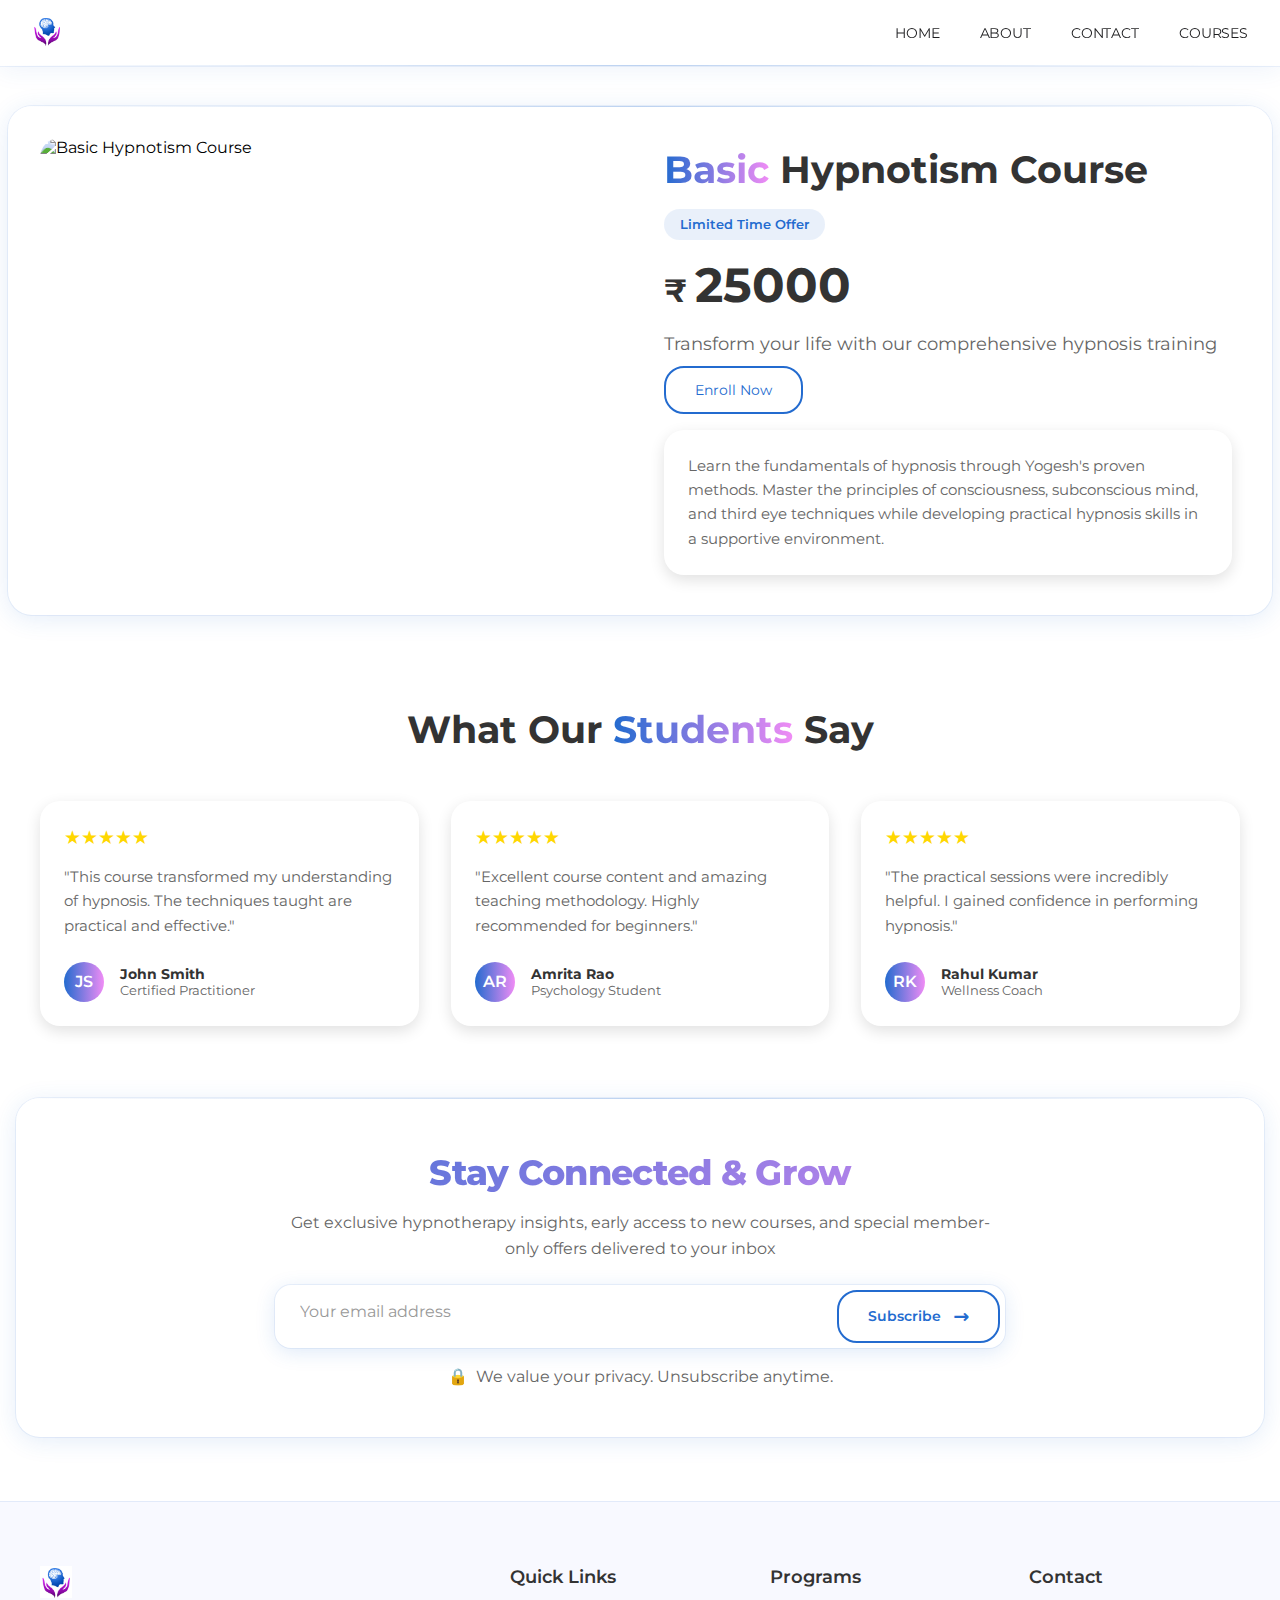
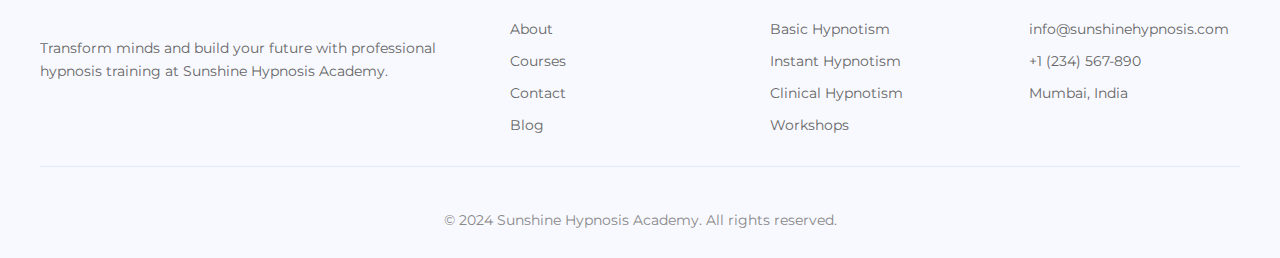
==== basichypnocourse.html @ 6f947551 "added product pages and optimization changes" ====
<!DOCTYPE html>
<html lang="en">
<head>
    <meta charset="UTF-8">
    <link rel="preconnect" href="https://fonts.googleapis.com">
<link rel="preconnect" href="https://fonts.gstatic.com" crossorigin>
<link href="https://fonts.googleapis.com/css2?family=Montserrat:ital,wght@0,100..900;1,100..900&display=swap" rel="stylesheet">
    <meta name="viewport" content="width=device-width, initial-scale=1.0">
    <link rel="stylesheet" href="basichypnocourse.css">
    <link rel="stylesheet" href="basichypnocourse.js">
    <link rel="stylesheet" href="https://cdnjs.cloudflare.com/ajax/libs/font-awesome/6.0.0/css/all.min.css">
    <title>Product</title>
</head>
<body>
    <div class="container1">
        <div class="logo-container">
            <img src="assets/Sunshine Hypno logo copy.jpg" alt="Logo" class="header-logo">
        </div>
        <div class="child1">
            <div class="nav-link" onclick="window.location.href='index.html'">HOME</div>
            <div class="nav-link" onclick="window.location.href='index.html#about-section'">ABOUT</div>
            <div class="nav-link" onclick="window.location.href='index.html#contact-section'">CONTACT</div>
            <div class="nav-link" onclick="window.location.href='index.html#courses-section'">COURSES</div>
        </div>
        <div class="hamburger-menu">
            <span></span>
            <span></span>
            <span></span>
        </div>
    </div>

    <div class="mobile-menu">
        <div class="mobile-menu-items">
            <div class="mobile-nav-link" onclick="window.location.href='index.html'">HOME</div>
            <div class="mobile-nav-link" onclick="window.location.href='index.html#about-section'">ABOUT</div>
            <div class="mobile-nav-link" onclick="window.location.href='index.html#contact-section'">CONTACT</div>
            <div class="mobile-nav-link" onclick="window.location.href='index.html#courses-section'">COURSES</div>
            <button class="mobile-nav-button">Book Now</button>
        </div>
    </div>

    <div class="container2">
        <div class="img2">
            <img src="https://picsum.photos/800/600" alt="Basic Hypnotism Course" style="width: 100%; height: 100%; object-fit: cover;">
        </div>
        <div class="info1">
            <h2><span class="gradient-text">Basic</span> Hypnotism Course</h2>
            <div class="offer">Limited Time Offer</div>
            <div class="price">
                <span class="rupee-symbol">₹</span> 25000
            </div>
            <div class="cta-text">Transform your life with our comprehensive hypnosis training</div>
            <button class="buy-button">Enroll Now</button>
            <div class="desc1">
                Learn the fundamentals of hypnosis through Yogesh's proven methods. Master the principles of consciousness, subconscious mind, and third eye techniques while developing practical hypnosis skills in a supportive environment.
            </div>
        </div>
    </div>

    <div class="reviews-container">
        <h2>What Our <span class="gradient-text">Students</span> Say</h2>
        <div class="reviews-grid">
            <div class="review-card">
                <div class="stars">★★★★★</div>
                <p class="review-text">"This course transformed my understanding of hypnosis. The techniques taught are practical and effective."</p>
                <div class="reviewer">
                    <div class="reviewer-avatar">JS</div>
                    <div class="reviewer-info">
                        <h4>John Smith</h4>
                        <p>Certified Practitioner</p>
                    </div>
                </div>
            </div>
            <div class="review-card">
                <div class="stars">★★★★★</div>
                <p class="review-text">"Excellent course content and amazing teaching methodology. Highly recommended for beginners."</p>
                <div class="reviewer">
                    <div class="reviewer-avatar">AR</div>
                    <div class="reviewer-info">
                        <h4>Amrita Rao</h4>
                        <p>Psychology Student</p>
                    </div>
                </div>
            </div>
            <div class="review-card">
                <div class="stars">★★★★★</div>
                <p class="review-text">"The practical sessions were incredibly helpful. I gained confidence in performing hypnosis."</p>
                <div class="reviewer">
                    <div class="reviewer-avatar">RK</div>
                    <div class="reviewer-info">
                        <h4>Rahul Kumar</h4>
                        <p>Wellness Coach</p>
                    </div>
                </div>
            </div>
        </div>
    </div>

    <div class="newsletter-container">
        <div class="newsletter-content">
            <h2>Stay Connected & Grow</h2>
            <p>Get exclusive hypnotherapy insights, early access to new courses, and special member-only offers delivered to your inbox</p>
            <div class="email-form">
                <div class="input-wrapper">
                    <input type="email" placeholder="Your email address" class="email-input">
                </div>
                <button class="subscribe-button"><span>Subscribe</span></button>
            </div>
            <p class="privacy-text">We value your privacy. Unsubscribe anytime.</p>
        </div>
    </div>

    <footer class="footer">
        <div class="footer-content">
            <div class="footer-column">
                <img src="assets/Sunshine Hypno logo copy.jpg" alt="Logo" class="footer-logo">
                <p class="footer-about">
                    Transform minds and build your future with professional hypnosis training at Sunshine Hypnosis Academy.
                </p>
            </div>
            <div class="footer-column">
                <h4>Quick Links</h4>
                <ul class="footer-links">
                    <li><a href="index.html#about-section">About</a></li>
                    <li><a href="index.html#courses-section">Courses</a></li>
                    <li><a href="index.html#contact-section">Contact</a></li>
                    <li><a href="index.html#blog-section">Blog</a></li>
                </ul>
            </div>
            <div class="footer-column">
                <h4>Programs</h4>
                <ul class="footer-links">
                    <li><a href="basichypnocourse.html">Basic Hypnotism</a></li>
                    <li><a href="instanthypnocourse.html">Instant Hypnotism</a></li>
                    <li><a href="clinicalhypnocourse.html">Clinical Hypnotism</a></li>
                    <li><a href="index.html#workshops-section">Workshops</a></li>
                </ul>
            </div>
            <div class="footer-column">
                <h4>Contact</h4>
                <ul class="footer-links">
                    <li><a href="mailto:info@sunshinehypnosis.com">info@sunshinehypnosis.com</a></li>
                    <li><a href="tel:+1234567890">+1 (234) 567-890</a></li>
                    <li><a href="#location">Mumbai, India</a></li>
                </ul>
            </div>
        </div>
        <div class="footer-bottom">
            <p>&copy; 2024 Sunshine Hypnosis Academy. All rights reserved.</p>
        </div>
    </footer>
</body>
<script>
function goback() 
{
    window.location.href = 'index.html';
}

// Mobile menu functionality
const hamburger = document.querySelector('.hamburger-menu');
const mobileMenu = document.querySelector('.mobile-menu');

hamburger.addEventListener('click', () => {
    hamburger.classList.toggle('active');
    mobileMenu.classList.toggle('active');
});

// Close mobile menu when a link is clicked
document.querySelectorAll('.mobile-nav-link').forEach(link => {
    link.addEventListener('click', () => {
        hamburger.classList.remove('active');
        mobileMenu.classList.remove('active');
    });
});
</script>
</html>
---- basichypnocourse.css ----
body {
    margin: 0;
    font-family: montserrat;
}

.container1 {
    padding: 1rem 2rem;
    display: flex;
    justify-content: space-between;
    align-items: center;
    border-bottom: none;
    background-color: rgba(255, 255, 255, 0.95);
    backdrop-filter: blur(10px);
    -webkit-backdrop-filter: blur(10px);
    position: sticky;
    top: 0;
    z-index: 1000;
    box-shadow: 
        0 4px 24px rgba(35, 107, 207, 0.08),
        0 1px 0 rgba(255, 255, 255, 0.9) inset,
        0 0 0 1px rgba(35, 107, 207, 0.08);
    position: sticky;
}

.container1::after {
    content: '';
    position: absolute;
    bottom: 0;
    left: 0;
    right: 0;
    height: 1px;
    background: linear-gradient(90deg, 
        rgba(35, 107, 207, 0) 0%,
        rgba(35, 107, 207, 0.3) 50%,
        rgba(35, 107, 207, 0) 100%);
}

.logo-container {
    flex: 0 0 auto;
}

.header-logo {
    height: 30px;
    width: auto;
}

.child1 {
    display: flex;
    gap: 2.5rem;
    margin: 0;
    font-size: 0.85rem;
    font-weight: 400;
    letter-spacing: -0.01em;
    margin-left: auto;
}

.nav-link {
    padding: 0;
    color: #1d1d1f;
    transition: color 0.3s ease;
    position: relative;
    cursor: pointer;
}

.nav-link:after {
    content: '';
    position: absolute;
    width: 100%;
    height: 1px;
    bottom: -2px;
    left: 0;
    background: currentColor;
    transform: scaleX(0);
    transition: transform 0.3s ease;
}

.nav-link:hover {
    color: #236BCF;
}

.nav-link:hover:after {
    transform: scaleX(1);
}

/* Remove .nav-button related styles as we're not using the button anymore */

/* Mobile menu styles */
.hamburger-menu {
    display: none;
    cursor: pointer;
    padding: 10px;
    z-index: 1001;
}

.hamburger-menu span {
    display: block;
    width: 25px;
    height: 3px;
    background-color: #333;
    margin: 5px 0;
    transition: all 0.3s ease;
}

.hamburger-menu.active span:nth-child(1) {
    transform: rotate(45deg) translate(8px, 6px);
}

.hamburger-menu.active span:nth-child(2) {
    opacity: 0;
}

.hamburger-menu.active span:nth-child(3) {
    transform: rotate(-45deg) translate(7px, -5px);
}

.mobile-menu {
    display: none;
    position: fixed;
    top: 0;
    left: 0;
    width: 100%;
    height: 100%;
    background: rgba(255, 255, 255, 0.98);
    z-index: 1000;
    opacity: 0;
    visibility: hidden;
    transition: all 0.3s ease;
}

.mobile-menu.active {
    opacity: 1;
    visibility: visible;
}

.mobile-menu-items {
    display: flex;
    flex-direction: column;
    align-items: center;
    justify-content: center;
    height: 100%;
    gap: 2rem;
}

.mobile-nav-link {
    font-size: 1.2rem;
    font-weight: 500;
    color: #333;
    cursor: pointer;
    transition: color 0.3s ease;
}

.mobile-nav-link:hover {
    color: #236BCF;
}

.mobile-nav-button {
    margin-top: 1rem;
    padding: 0.8rem 2rem;
    font-size: 1rem;
    color: white;
    background: #236BCF;
    border: none;
    border-radius: 25px;
    transition: all 0.3s ease;
}

.mobile-nav-button:hover {
    background: linear-gradient(to right, #236BCF, #F08CF5);
}

@media screen and (max-width: 650px) {
    .child1 {
        display: none;
    }
    
    .hamburger-menu {
        display: block;
    }
    
    .mobile-menu {
        display: block;
    }
}

.child2 {
    font-size: 1.5vw;
    margin-left: 14vw;
    display: flex;
    flex-direction: row;
    justify-content: space-around;
    cursor: pointer;
}

.img1 {
    width: 50px;
}

.container2 {
    position: relative;
    display: grid;
    grid-template-columns: 1fr 1fr;
    margin: 40px auto;
    max-width: 1200px;
    gap: 2rem;
    padding: 2rem;
    /*background: linear-gradient(135deg, #ffffff 0%, #f8f9ff 100%);*/
    border-radius: 24px;
    box-shadow: 
        0 4px 24px rgba(35, 107, 207, 0.12),
        0 1px 0 rgba(255, 255, 255, 0.9) inset,
        0 0 0 1px rgba(35, 107, 207, 0.08);
    overflow: hidden;
}

.container2::before {
    content: '';
    position: absolute;
    top: 0;
    left: 0;
    right: 0;
    height: 1px;
    background: linear-gradient(90deg, 
        rgba(35, 107, 207, 0) 0%,
        rgba(35, 107, 207, 0.3) 50%,
        rgba(35, 107, 207, 0) 100%);
}

.img2 {
    width: 100%;
    height: 100%; /* Changed from fixed 400px to 100% */
    border-radius: 20px;
    overflow: hidden;
    position: relative;
}

.img2 img {
    width: 100%;
    height: 100%;
    object-fit: cover;
    transition: transform 0.3s ease;
}

.img2:hover img {
    transform: scale(1.05);
}

.info1 {
    margin-left: 0;
    padding: 0.5rem; /* Reduced from 1rem */
    display: flex;
    flex-direction: column;
    gap: 1rem; /* Reduced from 1.5rem */
}

.info1 h2 {
    font-size: 2.4rem;
    font-weight: 700;
    color: #333;
    margin: 0;
    -webkit-background-clip: initial;
    -webkit-text-fill-color: initial;
    background: none;
}

.gradient-text {
    background: linear-gradient(to right, #236BCF 0%, #F08CF5 100%);
    -webkit-background-clip: text;
    -webkit-text-fill-color: transparent;
}

.offer {
    font-size: 0.8rem;
    font-weight: 600;
    color: #236BCF;
    background-color: rgba(35, 107, 207, 0.1);
    padding: 0.5rem 1rem;
    border-radius: 20px;
    width: fit-content;
}

.price {
    font-size: 3rem; /* Reduced from 3.5rem */
    font-weight: 700;
    color: #333;
    display: flex;
    align-items: baseline;
    gap: 0.5rem;
}

.price i {
    font-size: 2.5rem;
    margin-right: 0.3rem;;
}

.rupee-symbol {
    font-size: 2rem;
}

.cta-text {
    font-size: 1.1rem; /* Reduced from 1.2rem */
    color: #666;
    line-height: 1.6;
    margin-bottom: -0.5rem; /* Added negative margin to reduce space */
}

.buy-button {
    font-size: 0.9rem;
    font-family: 'Montserrat';
    padding: 0.8rem 1.8rem;
    border: 2px solid #236BCF;
    border-radius: 20px;
    color: #236BCF;
    background: transparent;
    transition: all 0.3s ease;
    width: fit-content;
}

.buy-button:hover {
    background: linear-gradient(to right, #236BCF 0%, #F08CF5 100%);
    color: white;
    border-color: white; 
}

.desc1 {
    padding: 1.5rem; /* Reduced from 2rem */
    font-size: 0.95rem; /* Reduced from 1rem */
    line-height: 1.6; /* Reduced from 1.8 */
    color: #666;
    background: white;
    border-radius: 20px;
    box-shadow: 0 5px 15px rgba(0, 0, 0, 0.12); /* Increased from 0.05 to 0.12 */
}

@media screen  and (max-width: 800px) {
    .container2 {
        grid-template-columns: 1fr;
        margin: 20px; /* Reduced from 40px */
        padding: 1.5rem; /* Reduced from 2rem */
        gap: 1.5rem; /* Reduced from 2rem */
    }

    .img2 {
        height: 300px; /* Keep this for mobile view */
    }

    .info1 {
        padding: 0;
    }

    .info1 h2 {
        font-size: 2.2rem;
    }

    .price {
        font-size: 3rem;
    }

    .desc1 {
        padding: 1.5rem;
    }
}

@media screen  and (max-width: 500px) {
    .container2 {
        margin: 10px; /* Reduced from 20px */
        padding: 1rem; /* Reduced from 1.5rem */
    }

    .img2 {
        height: 250px; /* Reduced from 300px */
    }

    .info1 h2 {
        font-size: 2rem;
    }

    .buy-button {
        width: 100%;
        text-align: center;
    }

    .desc1 {
        padding: 1.5rem;
    }
}

.reviews-container {
    max-width: 1200px;
    margin: 40px auto;
    padding: 2rem;
    padding-top: 1.2rem; 
}

.reviews-container h2 {
    text-align: center;
    font-size: 2.4rem;
    font-weight: 700;
    margin-bottom: 3rem;
    color: #333;
}

.reviews-grid {
    display: grid;
    grid-template-columns: repeat(3, 1fr);
    gap: 2rem;
}

.review-card {
    background: white;
    padding: 1.5rem;
    border-radius: 20px;
    box-shadow: 0 5px 15px rgba(0, 0, 0, 0.12);
    transition: transform 0.3s ease;
}

.review-card:hover {
    transform: translateY(-5px);
}

.stars {
    color: #ffd700;
    font-size: 1.2rem;
    margin-bottom: 1rem;
}

.review-text {
    color: #666;
    font-size: 0.95rem;
    line-height: 1.6;
    margin-bottom: 1.5rem;
}

.reviewer {
    display: flex;
    align-items: center;
    gap: 1rem;
}

.reviewer-avatar {
    width: 40px;
    height: 40px;
    background: linear-gradient(to right, #236BCF, #F08CF5);
    border-radius: 50%;
    display: flex;
    align-items: center;
    justify-content: center;
    color: white;
    font-weight: 600;
}

.reviewer-info h4 {
    margin: 0;
    font-size: 0.9rem;
    color: #333;
}

.reviewer-info p {
    margin: 0;
    font-size: 0.8rem;
    color: #666;
}

@media screen and (max-width: 800px) {
    .reviews-grid {
        grid-template-columns: repeat(2, 1fr);
    }
}

@media screen and (max-width: 500px) {
    .reviews-grid {
        grid-template-columns: 1fr;
    }

    .reviews-container h2 {
        font-size: 2rem;
    }
}

.newsletter-container {
    position: relative;
    max-width: 1200px; /* Changed from 900px to match container2 */
    margin: 40px auto; /* Reduced from 60px */
    padding: 1.5rem; /* Reduced from 2rem */

    border-radius: 24px;
    box-shadow: 
        0 4px 24px rgba(35, 107, 207, 0.12),
        0 1px 0 rgba(255, 255, 255, 0.9) inset,
        0 0 0 1px rgba(35, 107, 207, 0.08);
    overflow: hidden;
}

.newsletter-container::before {
    content: '';
    position: absolute;
    top: 0;
    left: 0;
    right: 0;
    height: 1px;
    background: linear-gradient(90deg, 
        rgba(35, 107, 207, 0) 0%,
        rgba(35, 107, 207, 0.3) 50%,
        rgba(35, 107, 207, 0) 100%);
}

.newsletter-content {
    position: relative;
    text-align: center;
}

.newsletter-content h2 {
    font-size: 2.2rem;
    font-weight: 800;
    background: linear-gradient(135deg, #236BCF 0%, #F08CF5 100%);
    -webkit-background-clip: text;
    -webkit-text-fill-color: transparent;
    margin-bottom: 1rem;
    letter-spacing: -0.02em;
}

.newsletter-content > p {
    color: #666;
    font-size: 1rem;
    line-height: 1.6;
    margin-bottom: 1.5rem; /* Reduced from 2rem */
    max-width: 720px; /* Increased from 540px to match new width */
    margin-left: auto;
    margin-right: auto;
}

.email-form {
    display: flex;
    gap: 1rem;
    max-width: 720px; /* Increased from 540px for better proportion */
    margin: 0 auto;
    padding: 0.3rem; /* Reduced from 0.4rem */
    background: white;
    border-radius: 16px;
    box-shadow: 
        0 4px 20px rgba(35, 107, 207, 0.15),
        0 0 0 1px rgba(35, 107, 207, 0.08);
    transition: box-shadow 0.3s ease;
}

.email-form:focus-within {
    box-shadow: 
        0 4px 20px rgba(35, 107, 207, 0.2),
        0 0 0 2px rgba(35, 107, 207, 0.12);
}

.input-wrapper {
    flex: 1;
    position: relative;
}

.email-input {
    width: 100%;
    padding: 0.75rem 1.25rem; /* Reduced from 0.875rem */
    border: none;
    background: transparent;
    font-size: 1rem;
    color: #333;
    font-weight: 500;
    font-family: 'Montserrat', sans-serif;
}

.email-input::placeholder {
    color: #999;
    font-weight: 400;
    font-family: 'Montserrat', sans-serif;
}

.email-input:focus {
    outline: none;
}

.subscribe-button {
    padding: 0.8rem 1.8rem;
    background: transparent;
    color: #236BCF;
    border: 2px solid #236BCF;
    border-radius: 20px;
    font-size: 0.9rem;
    font-weight: 600;
    font-family: 'Montserrat';

    cursor: pointer;
    transition: all 0.3s ease;
    position: relative;
    overflow: hidden;
    display: inline-flex;
    align-items: center;
    gap: 0.75rem;
}

.subscribe-button::before {
    content: '';
    position: absolute;
    top: 0;
    left: 0;
    width: 100%;
    height: 100%;
    background: linear-gradient(to right, #236BCF 0%, #F08CF5 100%);
    opacity: 0;
    transition: opacity 0.3s ease;
}

.subscribe-button:hover {
    color: white;
    border-color: transparent;
}

.subscribe-button:hover::before {
    opacity: 1;
}

.subscribe-button::after {
    content: '→';
    font-family: system-ui;
    font-size: 1.2rem;
    transition: transform 0.3s ease;
}

.subscribe-button:hover::after {
    transform: translateX(4px);
}

.subscribe-button span {
    position: relative;
    z-index: 1;
}

.privacy-text {
    font-size: 0.9rem;
    color: #888;
    margin-top: 1rem;
    display: flex;
    align-items: center;
    justify-content: center;
    gap: 0.5rem;
}

.privacy-text::before {
    content: '🔒';
    font-size: 1rem;
}

@media screen and (max-width: 600px) {
    .newsletter-container {
        margin: 30px 20px; /* Reduced from 40px */
        padding: 1.5rem; /* Reduced from 2rem */
    }

    .newsletter-content h2 {
        font-size: 2rem;
    }

    .email-form {
        flex-direction: column;
    }

    .email-input {
        text-align: center;
    }

    .subscribe-button {
        justify-content: center;
        padding: 1.1rem 2rem;
    }
}

.footer {
    background: #f8f9ff;
    padding: 4rem 2rem 1rem;
    margin-top: 4rem;
    border-top: 1px solid rgba(35, 107, 207, 0.1);
}

.footer-content {
    max-width: 1200px;
    margin: 0 auto;
    display: grid;
    grid-template-columns: 2fr repeat(3, 1fr);
    gap: 3rem;
}

.footer-column {
    display: flex;
    flex-direction: column;
    gap: 1rem;
}

.footer-logo {
    height: 2rem;
    width: 2rem;
    margin-bottom: 0.5rem;
}

.footer-about {
    color: #666;
    font-size: 0.9rem;
    line-height: 1.6;
}

.footer-column h4 {
    color: #333;
    font-size: 1.1rem;
    font-weight: 600;
    margin: 0 0 1rem 0;
}

.footer-links {
    list-style: none;
    padding: 0;
    margin: 0;
    display: flex;
    flex-direction: column;
    gap: 0.8rem;
}

.footer-links a {
    color: #666;
    text-decoration: none;
    font-size: 0.9rem;
    transition: color 0.3s ease;
}

.footer-links a:hover {
    color: #236BCF;
}

.footer-bottom {
    max-width: 1200px;
    margin: 2rem auto 0;
    padding-top: 2rem;
    text-align: center;
    border-top: 1px solid rgba(35, 107, 207, 0.1);
}

.footer-bottom p {
    color: #888;
    font-size: 0.85rem;
}

@media screen and (max-width: 900px) {
    .footer-content {
        grid-template-columns: repeat(2, 1fr);
    }
    
    .footer-column:first-child {
        grid-column: 1 / -1;
    }
}

@media screen and (max-width: 500px) {
    .footer-content {
        grid-template-columns: 1fr;
        gap: 2rem;
    }
    
    .footer {
        padding: 3rem 1.5rem 1rem;
    }
}
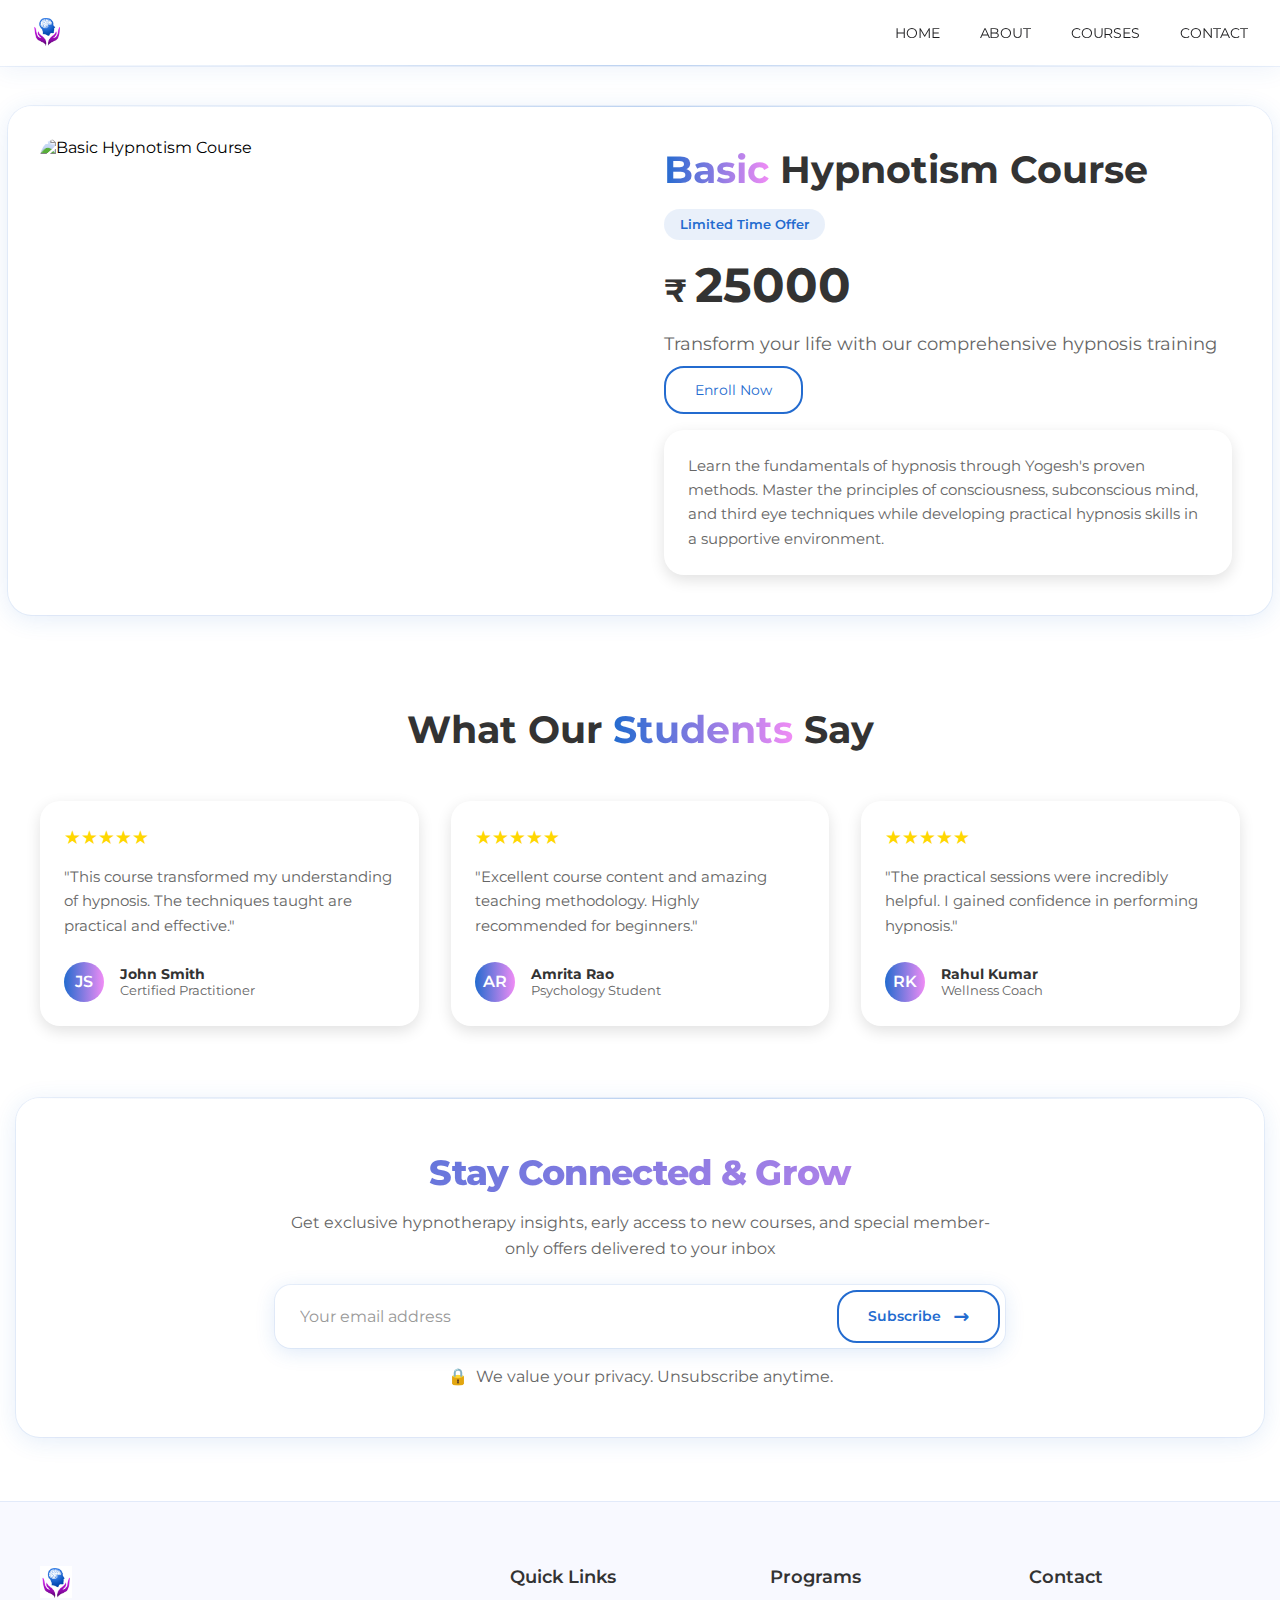
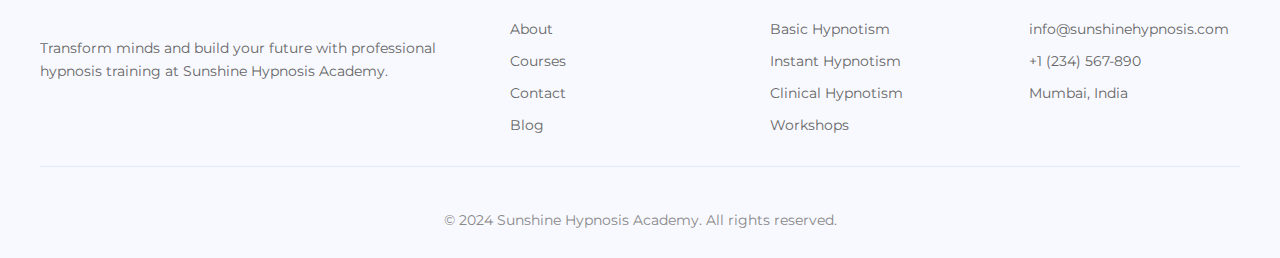
==== commit 7b96ff87: "fix menu bugs improved functionality" ====
--- a/basichypnocourse.html
+++ b/basichypnocourse.html
@@ -13,14 +13,14 @@
 </head>
 <body>
     <div class="container1">
-        <div class="logo-container">
+        <div class="logo-container" onclick="window.location.href='index.html'">
             <img src="assets/Sunshine Hypno logo copy.jpg" alt="Logo" class="header-logo">
         </div>
         <div class="child1">
             <div class="nav-link" onclick="window.location.href='index.html'">HOME</div>
             <div class="nav-link" onclick="window.location.href='index.html#about-section'">ABOUT</div>
+            <div class="nav-link" onclick="window.location.href='index.html#courses-section'">COURSES</div>
             <div class="nav-link" onclick="window.location.href='index.html#contact-section'">CONTACT</div>
-            <div class="nav-link" onclick="window.location.href='index.html#courses-section'">COURSES</div>
         </div>
         <div class="hamburger-menu">
             <span></span>
--- a/basichypnocourse.css
+++ b/basichypnocourse.css
@@ -37,6 +37,7 @@
 
 .logo-container {
     flex: 0 0 auto;
+    cursor: pointer;
 }
 
 .header-logo {
@@ -531,9 +532,10 @@
 .email-form {
     display: flex;
     gap: 1rem;
-    max-width: 720px; /* Increased from 540px for better proportion */
+    max-width: 720px;
     margin: 0 auto;
-    padding: 0.3rem; /* Reduced from 0.4rem */
+    padding: 0.3rem;
+    align-items: center;
     background: white;
     border-radius: 16px;
     box-shadow: 
@@ -551,6 +553,7 @@
 .input-wrapper {
     flex: 1;
     position: relative;
+    min-width: 0; /* Add this to prevent flex item from overflowing */
 }
 
 .email-input {
@@ -562,6 +565,7 @@
     color: #333;
     font-weight: 500;
     font-family: 'Montserrat', sans-serif;
+    box-sizing: border-box; /* Add this to include padding in width calculation */
 }
 
 .email-input::placeholder {
@@ -657,10 +661,18 @@
 
     .email-form {
         flex-direction: column;
+        padding: 0.5rem;
+        gap: 0.5rem;
+    }
+
+    .input-wrapper {
+        width: 100%; /* Add this to ensure full width on mobile */
     }
 
     .email-input {
+        width: 100%;
         text-align: center;
+        padding: 0.75rem 1rem; /* Slightly reduced padding */
     }
 
     .subscribe-button {
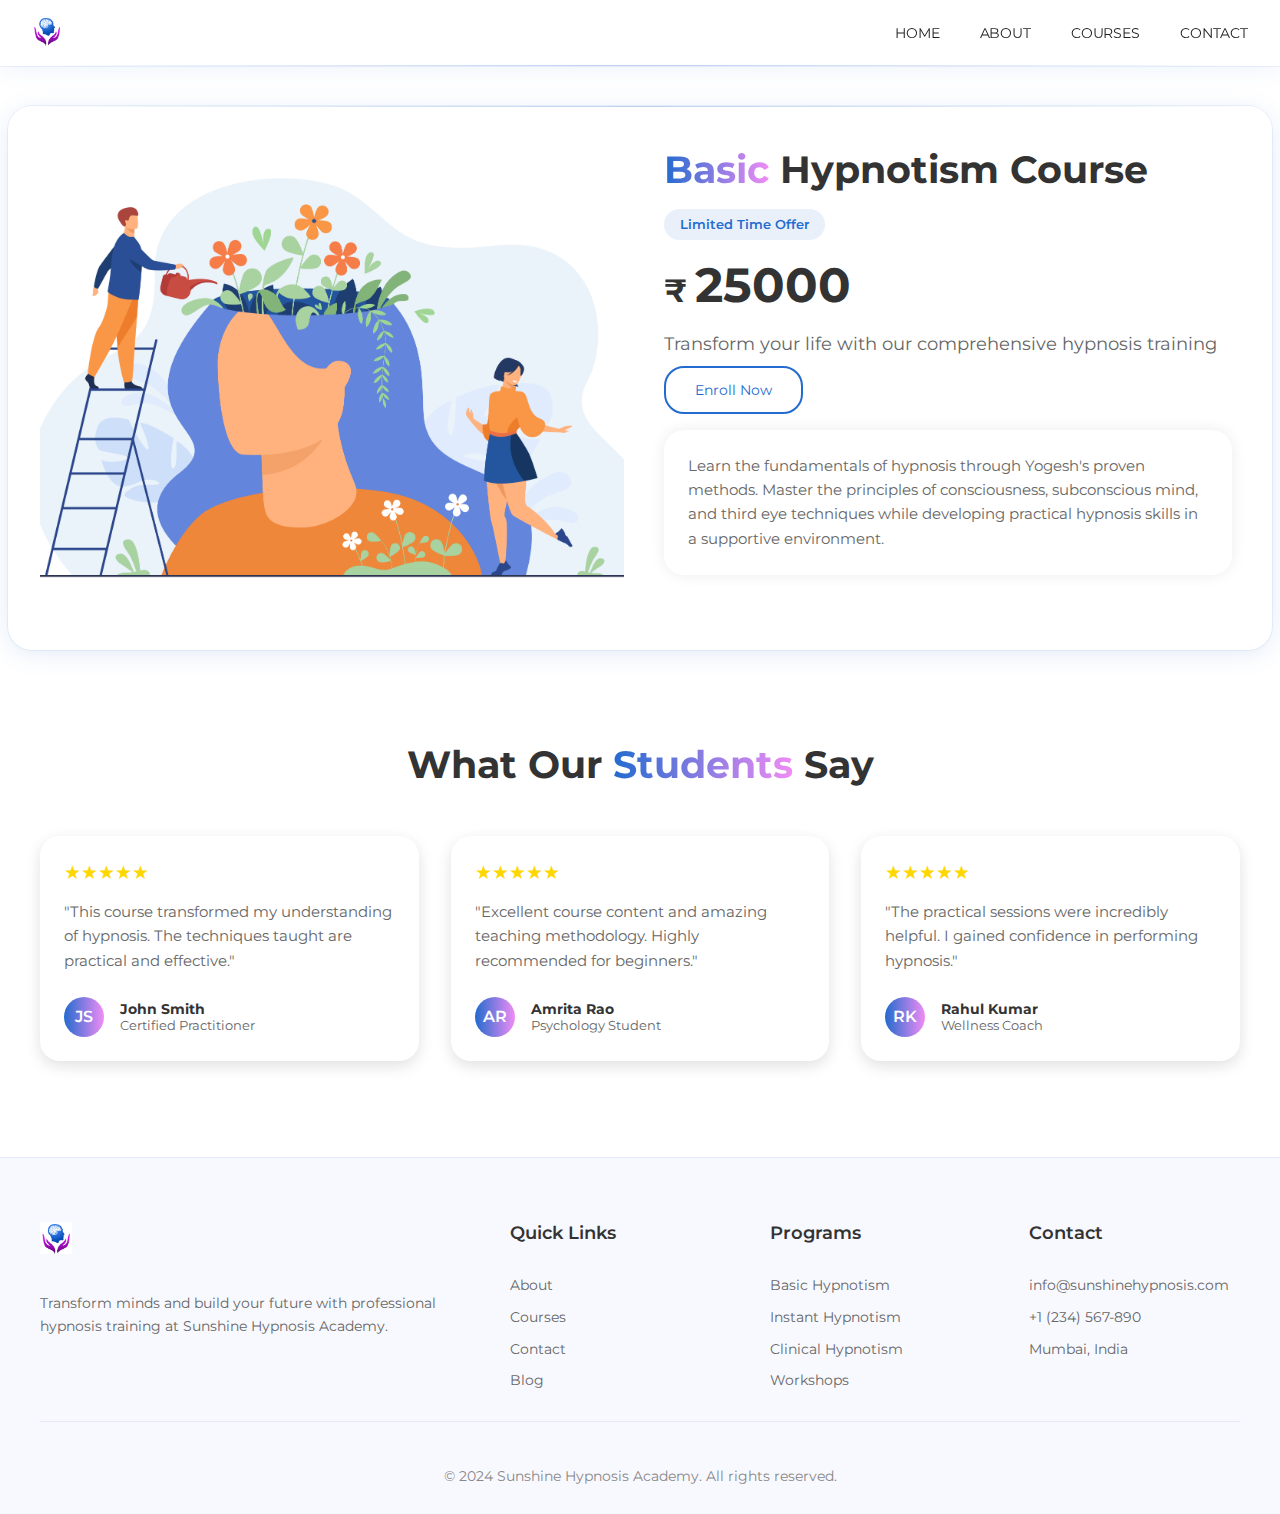
==== commit 6510986f: "inserted brand photos made minor changes to product pages" ====
--- a/basichypnocourse.html
+++ b/basichypnocourse.html
@@ -7,9 +7,8 @@
 <link href="https://fonts.googleapis.com/css2?family=Montserrat:ital,wght@0,100..900;1,100..900&display=swap" rel="stylesheet">
     <meta name="viewport" content="width=device-width, initial-scale=1.0">
     <link rel="stylesheet" href="basichypnocourse.css">
-    <link rel="stylesheet" href="basichypnocourse.js">
     <link rel="stylesheet" href="https://cdnjs.cloudflare.com/ajax/libs/font-awesome/6.0.0/css/all.min.css">
-    <title>Product</title>
+    <title>Basic Hypnotism course</title>
 </head>
 <body>
     <div class="container1">
@@ -30,6 +29,7 @@
     </div>
 
     <div class="mobile-menu">
+        <div class="close-button">×</div>
         <div class="mobile-menu-items">
             <div class="mobile-nav-link" onclick="window.location.href='index.html'">HOME</div>
             <div class="mobile-nav-link" onclick="window.location.href='index.html#about-section'">ABOUT</div>
@@ -41,7 +41,7 @@
 
     <div class="container2">
         <div class="img2">
-            <img src="https://picsum.photos/800/600" alt="Basic Hypnotism Course" style="width: 100%; height: 100%; object-fit: cover;">
+            <img src="assets/11098.jpg" alt="Basic Hypnotism Course" style="width: 100%; height: 100%; object-fit: cover;">
         </div>
         <div class="info1">
             <h2><span class="gradient-text">Basic</span> Hypnotism Course</h2>
@@ -130,10 +130,10 @@
             <div class="footer-column">
                 <h4>Programs</h4>
                 <ul class="footer-links">
-                    <li><a href="basichypnocourse.html">Basic Hypnotism</a></li>
-                    <li><a href="instanthypnocourse.html">Instant Hypnotism</a></li>
-                    <li><a href="clinicalhypnocourse.html">Clinical Hypnotism</a></li>
-                    <li><a href="index.html#workshops-section">Workshops</a></li>
+                    <li><a href="./basichypnocourse.html">Basic Hypnotism</a></li>
+                    <li><a href="./instanthypnotismcourse.html">Instant Hypnotism</a></li>
+                    <li><a href="./clinicalhypnotismcourse.html">Clinical Hypnotism</a></li>
+                    <li><a href="./index.html#workshops-section">Workshops</a></li>
                 </ul>
             </div>
             <div class="footer-column">
@@ -159,10 +159,17 @@
 // Mobile menu functionality
 const hamburger = document.querySelector('.hamburger-menu');
 const mobileMenu = document.querySelector('.mobile-menu');
+const closeButton = document.querySelector('.close-button');
 
 hamburger.addEventListener('click', () => {
     hamburger.classList.toggle('active');
     mobileMenu.classList.toggle('active');
+});
+
+// Add close button functionality
+closeButton.addEventListener('click', () => {
+    hamburger.classList.remove('active');
+    mobileMenu.classList.remove('active');
 });
 
 // Close mobile menu when a link is clicked
--- a/basichypnocourse.css
+++ b/basichypnocourse.css
@@ -169,19 +169,7 @@
     background: linear-gradient(to right, #236BCF, #F08CF5);
 }
 
-@media screen and (max-width: 650px) {
-    .child1 {
-        display: none;
-    }
-    
-    .hamburger-menu {
-        display: block;
-    }
-    
-    .mobile-menu {
-        display: block;
-    }
-}
+
 
 .child2 {
     font-size: 1.5vw;
@@ -228,7 +216,7 @@
 
 .img2 {
     width: 100%;
-    height: 100%; /* Changed from fixed 400px to 100% */
+    height: 480px; /* Changed from fixed 400px to 100% */
     border-radius: 20px;
     overflow: hidden;
     position: relative;
@@ -329,7 +317,7 @@
     color: #666;
     background: white;
     border-radius: 20px;
-    box-shadow: 0 5px 15px rgba(0, 0, 0, 0.12); /* Increased from 0.05 to 0.12 */
+    box-shadow: 0px 0px 15px rgb(0 0 0 / 8%); /* Increased from 0.05 to 0.12 */
 }
 
 @media screen  and (max-width: 800px) {
@@ -418,11 +406,53 @@
     transform: translateY(-5px);
 }
 
+@media screen and (max-width: 650px) {
+    .child1 {
+        display: none;
+    }
+    
+    .hamburger-menu {
+        display: block;
+    }
+    
+    .mobile-menu {
+        display: block;
+    }
+    .img2 img
+    {
+        object-fit: contain;
+    }
+}
+
 .stars {
     color: #ffd700;
     font-size: 1.2rem;
     margin-bottom: 1rem;
 }
+
+
+.close-button {
+    position: absolute;
+    top: 0px;
+    right: 14px;
+    font-size: 50px; /* Increased from 40px */
+    color: rgb(51 51 51);
+    cursor: pointer;
+    z-index: 1001;
+    padding: 15px; /* Increased padding from 10px */
+    line-height: 0.7; /* Adjusted line height */
+    width: 50px; /* Added fixed width */
+    height: 50px; /* Added fixed height */
+    display: flex; /* Added for better centering */
+    align-items: center;
+    justify-content: center;
+}
+
+.close-button:hover {
+    opacity: 0.8;
+}
+
+
 
 .review-text {
     color: #666;
@@ -482,7 +512,7 @@
     max-width: 1200px; /* Changed from 900px to match container2 */
     margin: 40px auto; /* Reduced from 60px */
     padding: 1.5rem; /* Reduced from 2rem */
-
+    display: none;
     border-radius: 24px;
     box-shadow: 
         0 4px 24px rgba(35, 107, 207, 0.12),
